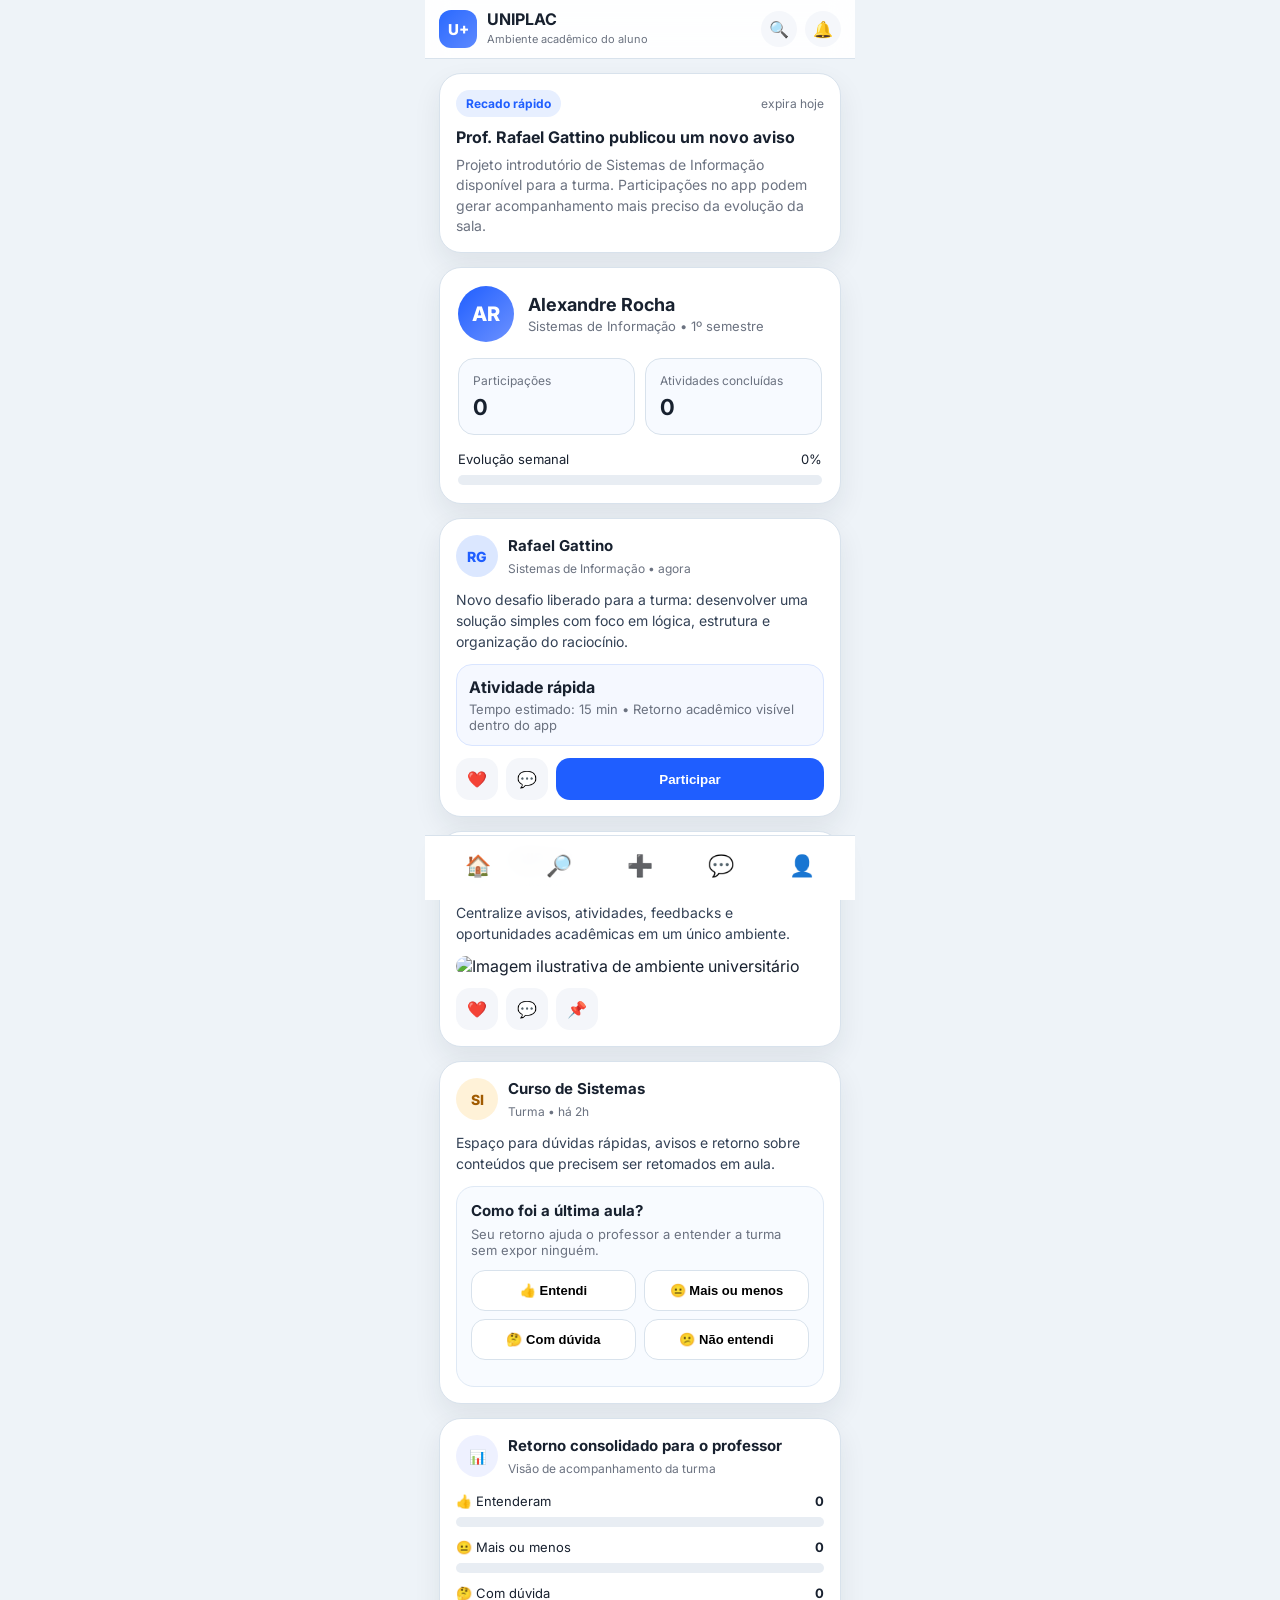
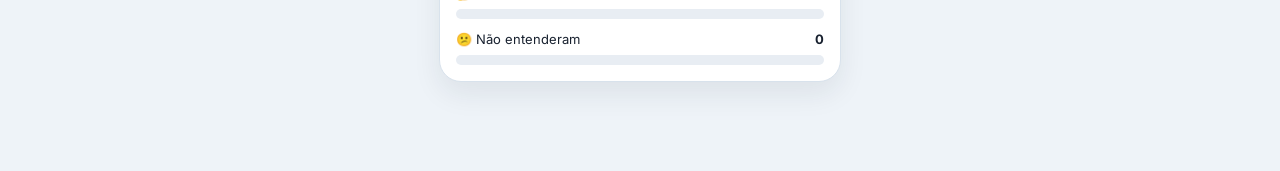
==== index.html @ 32ba7476 "Commit inicial" ====
<!DOCTYPE html>
<html lang="pt-BR">
<head>
  <meta charset="UTF-8" />
  <meta name="viewport" content="width=device-width, initial-scale=1.0" />
  <title>U+ | UNIPLAC</title>
  <link rel="stylesheet" href="style.css" />
  <link rel="preconnect" href="https://fonts.googleapis.com">
  <link rel="preconnect" href="https://fonts.gstatic.com" crossorigin>
  <link href="https://fonts.googleapis.com/css2?family=Inter:wght@400;500;600;700;800&display=swap" rel="stylesheet">
</head>
<body>
  <div class="app">

    <header class="topo">
      <div class="topo-linha">
        <div class="marca">
          <div class="logo-mini">U+</div>
          <div class="marca-texto">
            <h1>UNIPLAC</h1>
            <span>Ambiente acadêmico do aluno</span>
          </div>
        </div>

        <div class="topo-acoes">
          <button class="icone-topo">🔍</button>
          <button class="icone-topo">🔔</button>
        </div>
      </div>
    </header>

    <main class="conteudo">
      <section class="card recado-topo">
        <div class="recado-header">
          <span class="pill pill-azul">Recado rápido</span>
          <span class="recado-tempo">expira hoje</span>
        </div>

        <h2>Prof. Rafael Gattino publicou um novo aviso</h2>
        <p>
          Projeto introdutório de Sistemas de Informação disponível para a turma.
          Participações no app podem gerar acompanhamento mais preciso da evolução da sala.
        </p>
      </section>

      <section class="perfil card">
        <div class="perfil-info">
          <div class="avatar">AR</div>

          <div>
            <h2>Alexandre Rocha</h2>
            <p>Sistemas de Informação • 1º semestre</p>
          </div>
        </div>

        <div class="perfil-metricas">
          <div class="metrica">
            <span>Participações</span>
            <strong id="pontos">0</strong>
          </div>

          <div class="metrica">
            <span>Atividades concluídas</span>
            <strong id="concluidos">0</strong>
          </div>
        </div>

        <div class="progresso-area">
          <div class="progresso-texto">
            <span>Evolução semanal</span>
            <span id="porcentagem">0%</span>
          </div>

          <div class="barra">
            <div class="barra-preenchimento" id="barra-preenchimento"></div>
          </div>
        </div>
      </section>

      <section class="feed">

        <article class="post card">
          <div class="post-topo">
            <div class="post-autor-avatar">RG</div>
            <div>
              <h3>Rafael Gattino</h3>
              <span>Sistemas de Informação • agora</span>
            </div>
          </div>

          <p class="post-texto">
            Novo desafio liberado para a turma: desenvolver uma solução simples com foco em lógica,
            estrutura e organização do raciocínio.
          </p>

          <div class="bloco-destaque">
            <strong>Atividade rápida</strong>
            <p>Tempo estimado: 15 min • Retorno acadêmico visível dentro do app</p>
          </div>

          <div class="post-acoes">
            <button class="acao-btn">❤️</button>
            <button class="acao-btn">💬</button>
            <button class="btn-concluir" data-pontos="10">Participar</button>
          </div>
        </article>

        <article class="post card">
          <div class="post-topo">
            <div class="post-autor-avatar uniplac">U</div>
            <div>
              <h3>UNIPLAC</h3>
              <span>Institucional • há 1h</span>
            </div>
          </div>

          <p class="post-texto">
            Centralize avisos, atividades, feedbacks e oportunidades acadêmicas em um único ambiente.
          </p>

          <img
            class="post-img"
            src="https://images.unsplash.com/photo-1523050854058-8df90110c9f1?auto=format&fit=crop&w=1200&q=80"
            alt="Imagem ilustrativa de ambiente universitário"
          />

          <div class="post-acoes">
            <button class="acao-btn">❤️</button>
            <button class="acao-btn">💬</button>
            <button class="acao-btn">📌</button>
          </div>
        </article>

        <article class="post card">
          <div class="post-topo">
            <div class="post-autor-avatar curso">SI</div>
            <div>
              <h3>Curso de Sistemas</h3>
              <span>Turma • há 2h</span>
            </div>
          </div>

          <p class="post-texto">
            Espaço para dúvidas rápidas, avisos e retorno sobre conteúdos que precisem ser retomados em aula.
          </p>

          <div class="feedback-aula">
            <h4>Como foi a última aula?</h4>
            <p>Seu retorno ajuda o professor a entender a turma sem expor ninguém.</p>

            <div class="feedback-opcoes">
              <button class="btn-feedback" data-tipo="entendi">👍 Entendi</button>
              <button class="btn-feedback" data-tipo="medio">😐 Mais ou menos</button>
              <button class="btn-feedback" data-tipo="duvida">🤔 Com dúvida</button>
              <button class="btn-feedback" data-tipo="nao-entendi">😕 Não entendi</button>
            </div>

            <p id="mensagem-feedback-aula" class="mensagem-feedback-aula"></p>
          </div>
        </article>

        <article class="post card relatorio-card">
          <div class="post-topo">
            <div class="post-autor-avatar relatorio">📊</div>
            <div>
              <h3>Retorno consolidado para o professor</h3>
              <span>Visão de acompanhamento da turma</span>
            </div>
          </div>

          <div class="relatorio-lista">
            <div class="linha-relatorio">
              <span>👍 Entenderam</span>
              <strong id="valor-entendi">0</strong>
            </div>

            <div class="barra-relatorio">
              <div class="barra-interna" id="barra-entendi"></div>
            </div>

            <div class="linha-relatorio">
              <span>😐 Mais ou menos</span>
              <strong id="valor-medio">0</strong>
            </div>

            <div class="barra-relatorio">
              <div class="barra-interna" id="barra-medio"></div>
            </div>

            <div class="linha-relatorio">
              <span>🤔 Com dúvida</span>
              <strong id="valor-duvida">0</strong>
            </div>

            <div class="barra-relatorio">
              <div class="barra-interna" id="barra-duvida"></div>
            </div>

            <div class="linha-relatorio">
              <span>😕 Não entenderam</span>
              <strong id="valor-nao-entendi">0</strong>
            </div>

            <div class="barra-relatorio">
              <div class="barra-interna" id="barra-nao-entendi"></div>
            </div>
          </div>
        </article>

      </section>
    </main>

    <nav class="rodape">
      <button class="nav-btn ativo" title="Início">🏠</button>
      <button class="nav-btn" title="Explorar">🔎</button>
      <button class="nav-btn destaque" title="Criar">➕</button>
      <button class="nav-btn" title="Mensagens">💬</button>
      <button class="nav-btn" title="Perfil">👤</button>
    </nav>

  </div>

  <script src="script.js"></script>
</body>
</html>
---- style.css ----
* {
  margin: 0;
  padding: 0;
  box-sizing: border-box;
}

:root {
  --bg: #eef3f8;
  --card: #ffffff;
  --text: #18212f;
  --muted: #6b7280;
  --border: #d8e2ec;
  --primary: #1f5eff;
  --primary-dark: #1246ca;
  --light-blue: #eaf1ff;
  --success-bg: #ebfff2;
  --shadow: 0 12px 28px rgba(24, 33, 47, 0.08);
}

body {
  font-family: "Inter", Arial, sans-serif;
  background: var(--bg);
  color: var(--text);
}

.app {
  max-width: 430px;
  margin: 0 auto;
  min-height: 100vh;
  display: flex;
  flex-direction: column;
  background: var(--bg);
}

.topo {
  position: sticky;
  top: 0;
  z-index: 20;
  background: rgba(255, 255, 255, 0.92);
  backdrop-filter: blur(12px);
  border-bottom: 1px solid var(--border);
  padding: 10px 14px;
}

.topo-linha {
  display: flex;
  align-items: center;
  justify-content: space-between;
}

.marca {
  display: flex;
  align-items: center;
  gap: 10px;
}

.logo-mini {
  width: 38px;
  height: 38px;
  border-radius: 12px;
  background: linear-gradient(135deg, #2a69ff, #5d89ff);
  color: white;
  display: flex;
  align-items: center;
  justify-content: center;
  font-weight: 800;
  font-size: 15px;
}

.marca-texto h1 {
  font-size: 16px;
  line-height: 1;
}

.marca-texto span {
  color: var(--muted);
  font-size: 11px;
}

.topo-acoes {
  display: flex;
  gap: 8px;
}

.icone-topo {
  width: 36px;
  height: 36px;
  border-radius: 50%;
  border: none;
  background: #f5f7fb;
  cursor: pointer;
  font-size: 16px;
}

.conteudo {
  padding: 14px;
  flex: 1;
}

.card {
  background: var(--card);
  border: 1px solid var(--border);
  border-radius: 22px;
  box-shadow: var(--shadow);
}

.recado-topo {
  padding: 16px;
  margin-bottom: 14px;
}

.recado-header {
  display: flex;
  align-items: center;
  justify-content: space-between;
  margin-bottom: 10px;
}

.pill {
  display: inline-block;
  padding: 6px 10px;
  border-radius: 999px;
  font-size: 12px;
  font-weight: 700;
}

.pill-azul {
  background: #e7efff;
  color: #1f5eff;
}

.recado-tempo {
  font-size: 12px;
  color: var(--muted);
}

.recado-topo h2 {
  font-size: 16px;
  margin-bottom: 8px;
}

.recado-topo p {
  color: var(--muted);
  line-height: 1.45;
  font-size: 14px;
}

.perfil {
  padding: 18px;
  margin-bottom: 14px;
}

.perfil-info {
  display: flex;
  align-items: center;
  gap: 14px;
  margin-bottom: 16px;
}

.avatar {
  width: 56px;
  height: 56px;
  border-radius: 50%;
  background: linear-gradient(135deg, #1f5eff, #6d92ff);
  color: white;
  display: flex;
  align-items: center;
  justify-content: center;
  font-weight: 800;
  font-size: 20px;
}

.perfil-info h2 {
  font-size: 18px;
  margin-bottom: 3px;
}

.perfil-info p {
  color: var(--muted);
  font-size: 13px;
}

.perfil-metricas {
  display: flex;
  gap: 10px;
  margin-bottom: 16px;
}

.metrica {
  flex: 1;
  background: #f7faff;
  border: 1px solid var(--border);
  border-radius: 16px;
  padding: 14px;
}

.metrica span {
  display: block;
  color: var(--muted);
  font-size: 12px;
  margin-bottom: 6px;
}

.metrica strong {
  font-size: 22px;
}

.progresso-texto {
  display: flex;
  justify-content: space-between;
  font-size: 13px;
  margin-bottom: 8px;
}

.barra,
.barra-relatorio {
  width: 100%;
  height: 10px;
  background: #e8edf3;
  border-radius: 999px;
  overflow: hidden;
}

.barra-preenchimento,
.barra-interna {
  width: 0%;
  height: 100%;
  background: linear-gradient(90deg, #1f5eff, #7aa2ff);
  transition: width 0.3s ease;
}

.feed {
  display: flex;
  flex-direction: column;
  gap: 14px;
}

.post {
  padding: 16px;
}

.post-topo {
  display: flex;
  align-items: center;
  gap: 10px;
  margin-bottom: 12px;
}

.post-autor-avatar {
  width: 42px;
  height: 42px;
  border-radius: 50%;
  background: #dbe7ff;
  color: #1f5eff;
  display: flex;
  align-items: center;
  justify-content: center;
  font-weight: 800;
  font-size: 14px;
}

.post-autor-avatar.uniplac {
  background: #e8f8f0;
  color: #147a4f;
}

.post-autor-avatar.curso {
  background: #fff2d8;
  color: #a15b00;
}

.post-autor-avatar.relatorio {
  background: #eef1ff;
  color: #4e59cc;
}

.post-topo h3 {
  font-size: 15px;
  margin-bottom: 2px;
}

.post-topo span {
  font-size: 12px;
  color: var(--muted);
}

.post-texto {
  color: #334155;
  line-height: 1.5;
  font-size: 14px;
  margin-bottom: 12px;
}

.bloco-destaque {
  background: #f5f8ff;
  border: 1px solid #d9e5ff;
  padding: 12px;
  border-radius: 16px;
  margin-bottom: 12px;
}

.bloco-destaque strong {
  display: block;
  margin-bottom: 4px;
}

.bloco-destaque p {
  color: var(--muted);
  font-size: 13px;
}

.post-img {
  width: 100%;
  height: 190px;
  object-fit: cover;
  border-radius: 16px;
  margin-bottom: 12px;
}

.post-acoes {
  display: flex;
  gap: 8px;
}

.acao-btn,
.btn-concluir,
.btn-feedback,
.nav-btn {
  border: none;
  cursor: pointer;
  transition: 0.2s ease;
}

.acao-btn {
  background: #f4f6fa;
  width: 42px;
  height: 42px;
  border-radius: 14px;
  font-size: 16px;
}

.btn-concluir {
  flex: 1;
  background: var(--primary);
  color: white;
  border-radius: 14px;
  padding: 12px 14px;
  font-weight: 700;
}

.btn-concluir:hover {
  background: var(--primary-dark);
}

.feedback-aula {
  background: #f8fbff;
  border: 1px solid #dfe9f5;
  border-radius: 18px;
  padding: 14px;
}

.feedback-aula h4 {
  margin-bottom: 6px;
  font-size: 15px;
}

.feedback-aula p {
  font-size: 13px;
  color: var(--muted);
  margin-bottom: 12px;
}

.feedback-opcoes {
  display: grid;
  grid-template-columns: 1fr 1fr;
  gap: 8px;
}

.btn-feedback {
  background: white;
  border: 1px solid var(--border);
  border-radius: 14px;
  padding: 12px 10px;
  font-size: 13px;
  font-weight: 600;
}

.btn-feedback:hover {
  background: #f2f7ff;
}

.mensagem-feedback-aula {
  margin-top: 10px;
  color: #14804a;
  font-size: 13px;
  font-weight: 600;
}

.relatorio-card {
  margin-bottom: 10px;
}

.relatorio-lista {
  display: flex;
  flex-direction: column;
  gap: 8px;
  margin-top: 8px;
}

.linha-relatorio {
  display: flex;
  justify-content: space-between;
  font-size: 13px;
  margin-top: 4px;
}

.rodape {
  position: sticky;
  bottom: 0;
  background: rgba(255, 255, 255, 0.96);
  backdrop-filter: blur(10px);
  border-top: 1px solid var(--border);
  display: grid;
  grid-template-columns: repeat(5, 1fr);
  padding: 10px 12px 14px;
}

.nav-btn {
  background: none;
  font-size: 21px;
  color: #617085;
  padding: 8px 0;
}

.nav-btn.ativo,
.nav-btn.destaque {
  color: var(--primary);
}
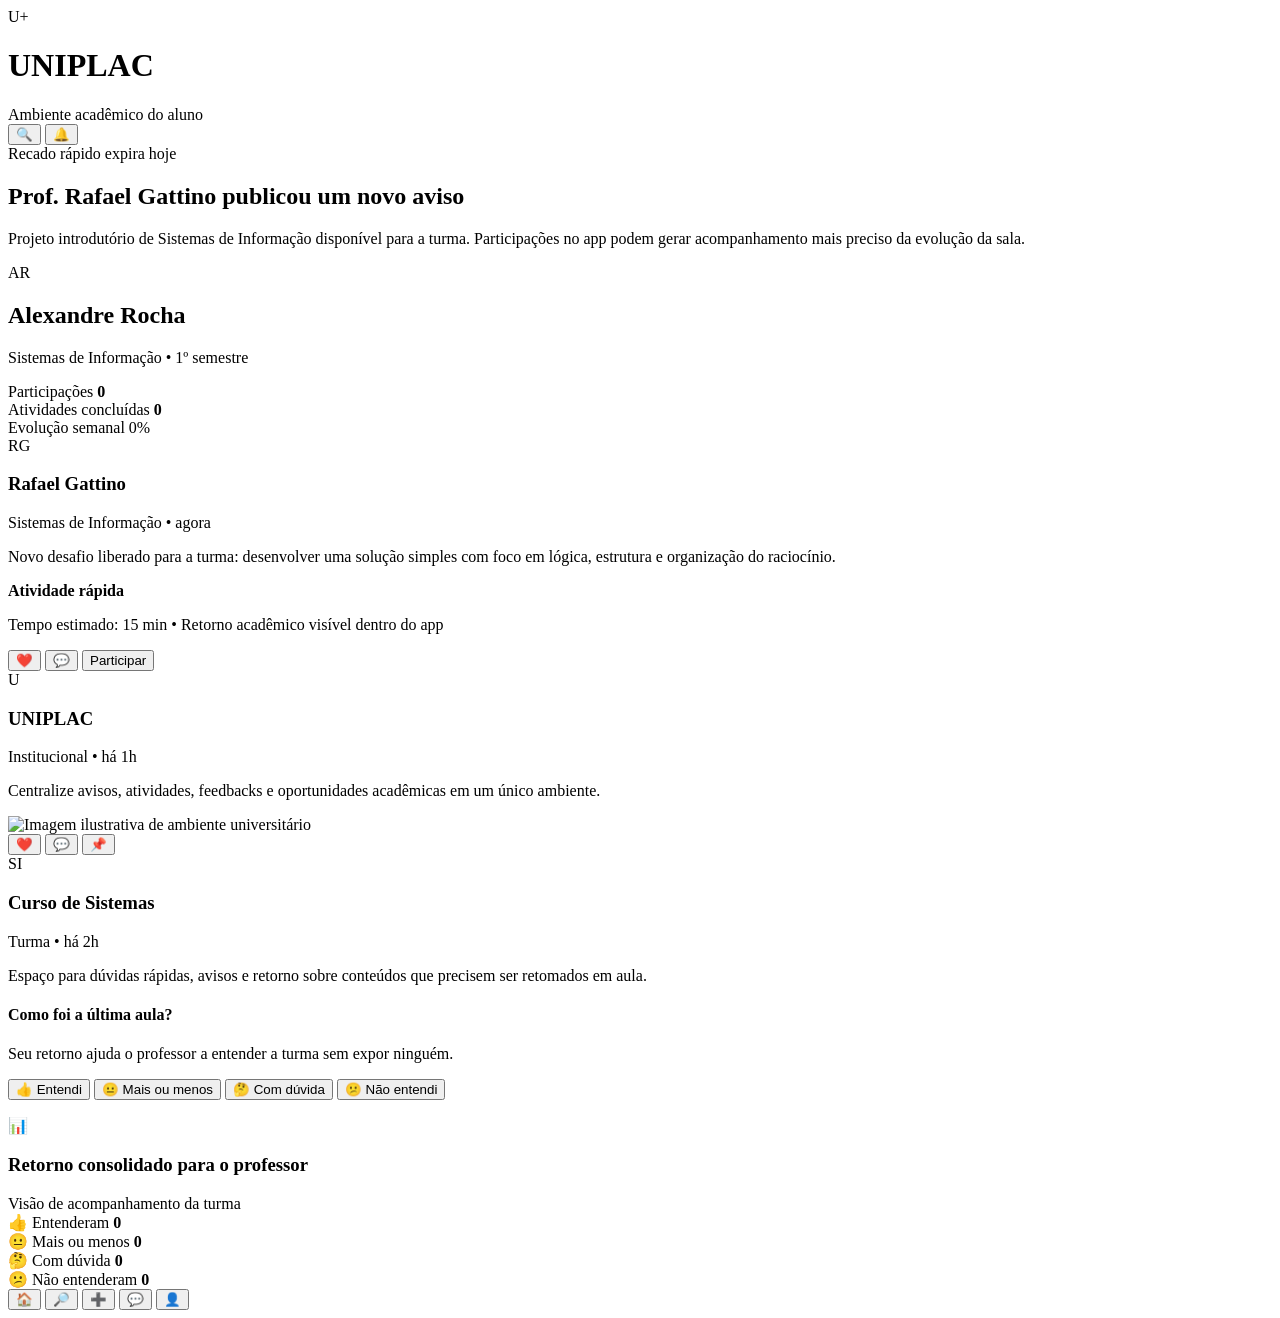
==== commit f28d0e38: "Adicionado Pastas de Perfil e Estruturação" ====
--- a/index.html
+++ b/index.html
@@ -4,7 +4,7 @@
   <meta charset="UTF-8" />
   <meta name="viewport" content="width=device-width, initial-scale=1.0" />
   <title>U+ | UNIPLAC</title>
-  <link rel="stylesheet" href="style.css" />
+  <link rel="stylesheet" href="css/style.css" />
   <link rel="preconnect" href="https://fonts.googleapis.com">
   <link rel="preconnect" href="https://fonts.gstatic.com" crossorigin>
   <link href="https://fonts.googleapis.com/css2?family=Inter:wght@400;500;600;700;800&display=swap" rel="stylesheet">
@@ -220,6 +220,6 @@
 
   </div>
 
-  <script src="script.js"></script>
+  <script src="js/script.js"></script>
 </body>
 </html>
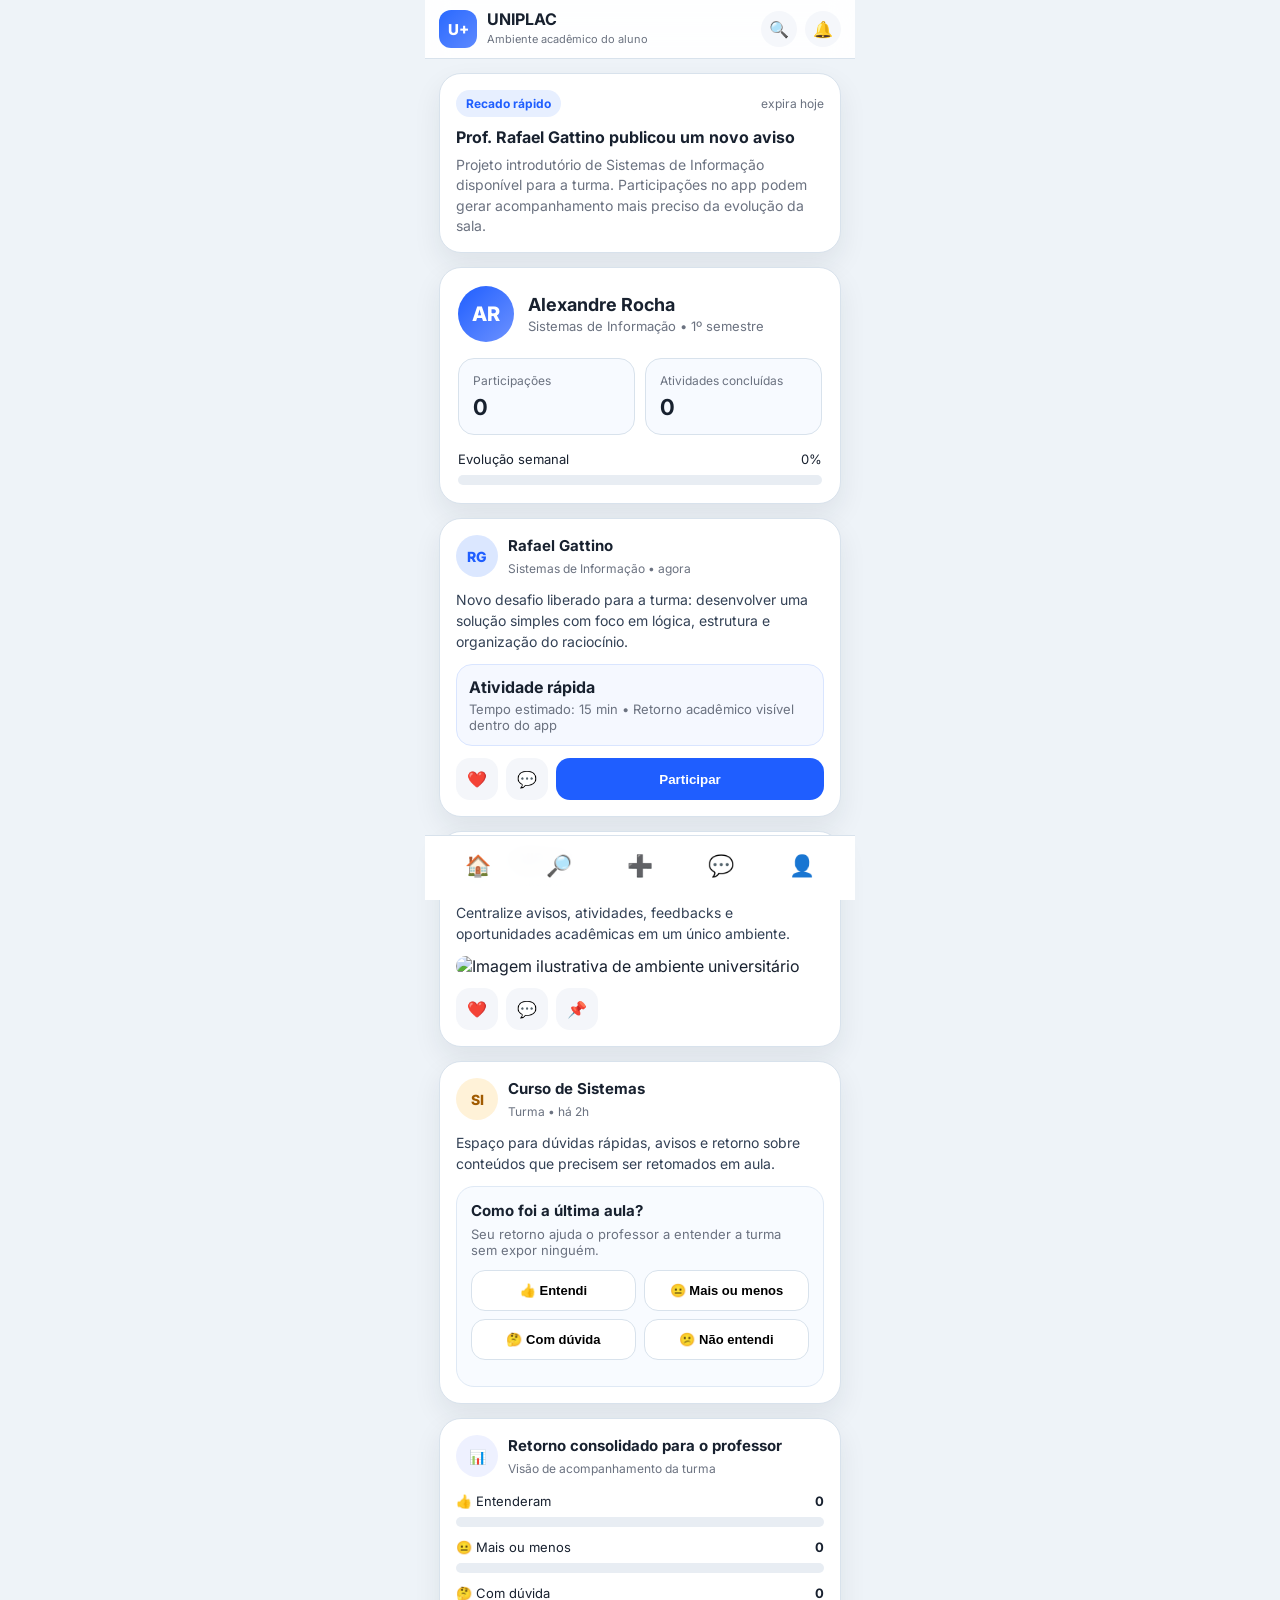
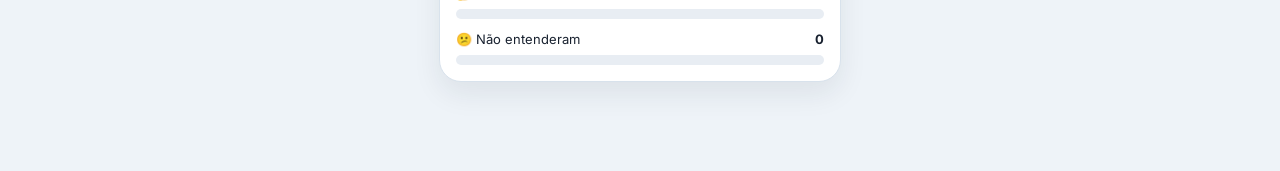
==== commit ffd138ff: "Atualizado Arquivos" ====
--- a/index.html
+++ b/index.html
@@ -4,7 +4,7 @@
   <meta charset="UTF-8" />
   <meta name="viewport" content="width=device-width, initial-scale=1.0" />
   <title>U+ | UNIPLAC</title>
-  <link rel="stylesheet" href="css/style.css" />
+  <link rel="stylesheet" href="CSS/style.css" />
   <link rel="preconnect" href="https://fonts.googleapis.com">
   <link rel="preconnect" href="https://fonts.gstatic.com" crossorigin>
   <link href="https://fonts.googleapis.com/css2?family=Inter:wght@400;500;600;700;800&display=swap" rel="stylesheet">
@@ -220,6 +220,6 @@
 
   </div>
 
-  <script src="js/script.js"></script>
+  <script src="Js/script.js"></script>
 </body>
 </html>
--- a/CSS/style.css
+++ b/CSS/style.css
@@ -0,0 +1,438 @@
+* {
+  margin: 0;
+  padding: 0;
+  box-sizing: border-box;
+}
+
+:root {
+  --bg: #eef3f8;
+  --card: #ffffff;
+  --text: #18212f;
+  --muted: #6b7280;
+  --border: #d8e2ec;
+  --primary: #1f5eff;
+  --primary-dark: #1246ca;
+  --light-blue: #eaf1ff;
+  --success-bg: #ebfff2;
+  --shadow: 0 12px 28px rgba(24, 33, 47, 0.08);
+}
+
+body {
+  font-family: "Inter", Arial, sans-serif;
+  background: var(--bg);
+  color: var(--text);
+}
+
+.app {
+  max-width: 430px;
+  margin: 0 auto;
+  min-height: 100vh;
+  display: flex;
+  flex-direction: column;
+  background: var(--bg);
+}
+
+.topo {
+  position: sticky;
+  top: 0;
+  z-index: 20;
+  background: rgba(255, 255, 255, 0.92);
+  backdrop-filter: blur(12px);
+  border-bottom: 1px solid var(--border);
+  padding: 10px 14px;
+}
+
+.topo-linha {
+  display: flex;
+  align-items: center;
+  justify-content: space-between;
+}
+
+.marca {
+  display: flex;
+  align-items: center;
+  gap: 10px;
+}
+
+.logo-mini {
+  width: 38px;
+  height: 38px;
+  border-radius: 12px;
+  background: linear-gradient(135deg, #2a69ff, #5d89ff);
+  color: white;
+  display: flex;
+  align-items: center;
+  justify-content: center;
+  font-weight: 800;
+  font-size: 15px;
+}
+
+.marca-texto h1 {
+  font-size: 16px;
+  line-height: 1;
+}
+
+.marca-texto span {
+  color: var(--muted);
+  font-size: 11px;
+}
+
+.topo-acoes {
+  display: flex;
+  gap: 8px;
+}
+
+.icone-topo {
+  width: 36px;
+  height: 36px;
+  border-radius: 50%;
+  border: none;
+  background: #f5f7fb;
+  cursor: pointer;
+  font-size: 16px;
+}
+
+.conteudo {
+  padding: 14px;
+  flex: 1;
+}
+
+.card {
+  background: var(--card);
+  border: 1px solid var(--border);
+  border-radius: 22px;
+  box-shadow: var(--shadow);
+}
+
+.recado-topo {
+  padding: 16px;
+  margin-bottom: 14px;
+}
+
+.recado-header {
+  display: flex;
+  align-items: center;
+  justify-content: space-between;
+  margin-bottom: 10px;
+}
+
+.pill {
+  display: inline-block;
+  padding: 6px 10px;
+  border-radius: 999px;
+  font-size: 12px;
+  font-weight: 700;
+}
+
+.pill-azul {
+  background: #e7efff;
+  color: #1f5eff;
+}
+
+.recado-tempo {
+  font-size: 12px;
+  color: var(--muted);
+}
+
+.recado-topo h2 {
+  font-size: 16px;
+  margin-bottom: 8px;
+}
+
+.recado-topo p {
+  color: var(--muted);
+  line-height: 1.45;
+  font-size: 14px;
+}
+
+.perfil {
+  padding: 18px;
+  margin-bottom: 14px;
+}
+
+.perfil-info {
+  display: flex;
+  align-items: center;
+  gap: 14px;
+  margin-bottom: 16px;
+}
+
+.avatar {
+  width: 56px;
+  height: 56px;
+  border-radius: 50%;
+  background: linear-gradient(135deg, #1f5eff, #6d92ff);
+  color: white;
+  display: flex;
+  align-items: center;
+  justify-content: center;
+  font-weight: 800;
+  font-size: 20px;
+}
+
+.perfil-info h2 {
+  font-size: 18px;
+  margin-bottom: 3px;
+}
+
+.perfil-info p {
+  color: var(--muted);
+  font-size: 13px;
+}
+
+.perfil-metricas {
+  display: flex;
+  gap: 10px;
+  margin-bottom: 16px;
+}
+
+.metrica {
+  flex: 1;
+  background: #f7faff;
+  border: 1px solid var(--border);
+  border-radius: 16px;
+  padding: 14px;
+}
+
+.metrica span {
+  display: block;
+  color: var(--muted);
+  font-size: 12px;
+  margin-bottom: 6px;
+}
+
+.metrica strong {
+  font-size: 22px;
+}
+
+.progresso-texto {
+  display: flex;
+  justify-content: space-between;
+  font-size: 13px;
+  margin-bottom: 8px;
+}
+
+.barra,
+.barra-relatorio {
+  width: 100%;
+  height: 10px;
+  background: #e8edf3;
+  border-radius: 999px;
+  overflow: hidden;
+}
+
+.barra-preenchimento,
+.barra-interna {
+  width: 0%;
+  height: 100%;
+  background: linear-gradient(90deg, #1f5eff, #7aa2ff);
+  transition: width 0.3s ease;
+}
+
+.feed {
+  display: flex;
+  flex-direction: column;
+  gap: 14px;
+}
+
+.post {
+  padding: 16px;
+}
+
+.post-topo {
+  display: flex;
+  align-items: center;
+  gap: 10px;
+  margin-bottom: 12px;
+}
+
+.post-autor-avatar {
+  width: 42px;
+  height: 42px;
+  border-radius: 50%;
+  background: #dbe7ff;
+  color: #1f5eff;
+  display: flex;
+  align-items: center;
+  justify-content: center;
+  font-weight: 800;
+  font-size: 14px;
+}
+
+.post-autor-avatar.uniplac {
+  background: #e8f8f0;
+  color: #147a4f;
+}
+
+.post-autor-avatar.curso {
+  background: #fff2d8;
+  color: #a15b00;
+}
+
+.post-autor-avatar.relatorio {
+  background: #eef1ff;
+  color: #4e59cc;
+}
+
+.post-topo h3 {
+  font-size: 15px;
+  margin-bottom: 2px;
+}
+
+.post-topo span {
+  font-size: 12px;
+  color: var(--muted);
+}
+
+.post-texto {
+  color: #334155;
+  line-height: 1.5;
+  font-size: 14px;
+  margin-bottom: 12px;
+}
+
+.bloco-destaque {
+  background: #f5f8ff;
+  border: 1px solid #d9e5ff;
+  padding: 12px;
+  border-radius: 16px;
+  margin-bottom: 12px;
+}
+
+.bloco-destaque strong {
+  display: block;
+  margin-bottom: 4px;
+}
+
+.bloco-destaque p {
+  color: var(--muted);
+  font-size: 13px;
+}
+
+.post-img {
+  width: 100%;
+  height: 190px;
+  object-fit: cover;
+  border-radius: 16px;
+  margin-bottom: 12px;
+}
+
+.post-acoes {
+  display: flex;
+  gap: 8px;
+}
+
+.acao-btn,
+.btn-concluir,
+.btn-feedback,
+.nav-btn {
+  border: none;
+  cursor: pointer;
+  transition: 0.2s ease;
+}
+
+.acao-btn {
+  background: #f4f6fa;
+  width: 42px;
+  height: 42px;
+  border-radius: 14px;
+  font-size: 16px;
+}
+
+.btn-concluir {
+  flex: 1;
+  background: var(--primary);
+  color: white;
+  border-radius: 14px;
+  padding: 12px 14px;
+  font-weight: 700;
+}
+
+.btn-concluir:hover {
+  background: var(--primary-dark);
+}
+
+.feedback-aula {
+  background: #f8fbff;
+  border: 1px solid #dfe9f5;
+  border-radius: 18px;
+  padding: 14px;
+}
+
+.feedback-aula h4 {
+  margin-bottom: 6px;
+  font-size: 15px;
+}
+
+.feedback-aula p {
+  font-size: 13px;
+  color: var(--muted);
+  margin-bottom: 12px;
+}
+
+.feedback-opcoes {
+  display: grid;
+  grid-template-columns: 1fr 1fr;
+  gap: 8px;
+}
+
+.btn-feedback {
+  background: white;
+  border: 1px solid var(--border);
+  border-radius: 14px;
+  padding: 12px 10px;
+  font-size: 13px;
+  font-weight: 600;
+}
+
+.btn-feedback:hover {
+  background: #f2f7ff;
+}
+
+.mensagem-feedback-aula {
+  margin-top: 10px;
+  color: #14804a;
+  font-size: 13px;
+  font-weight: 600;
+}
+
+.relatorio-card {
+  margin-bottom: 10px;
+}
+
+.relatorio-lista {
+  display: flex;
+  flex-direction: column;
+  gap: 8px;
+  margin-top: 8px;
+}
+
+.linha-relatorio {
+  display: flex;
+  justify-content: space-between;
+  font-size: 13px;
+  margin-top: 4px;
+}
+
+.rodape {
+  position: sticky;
+  bottom: 0;
+  background: rgba(255, 255, 255, 0.96);
+  backdrop-filter: blur(10px);
+  border-top: 1px solid var(--border);
+  display: grid;
+  grid-template-columns: repeat(5, 1fr);
+  padding: 10px 12px 14px;
+}
+
+.nav-btn {
+  background: none;
+  font-size: 21px;
+  color: #617085;
+  padding: 8px 0;
+}
+
+.nav-btn.ativo,
+.nav-btn.destaque {
+  color: var(--primary);
+}
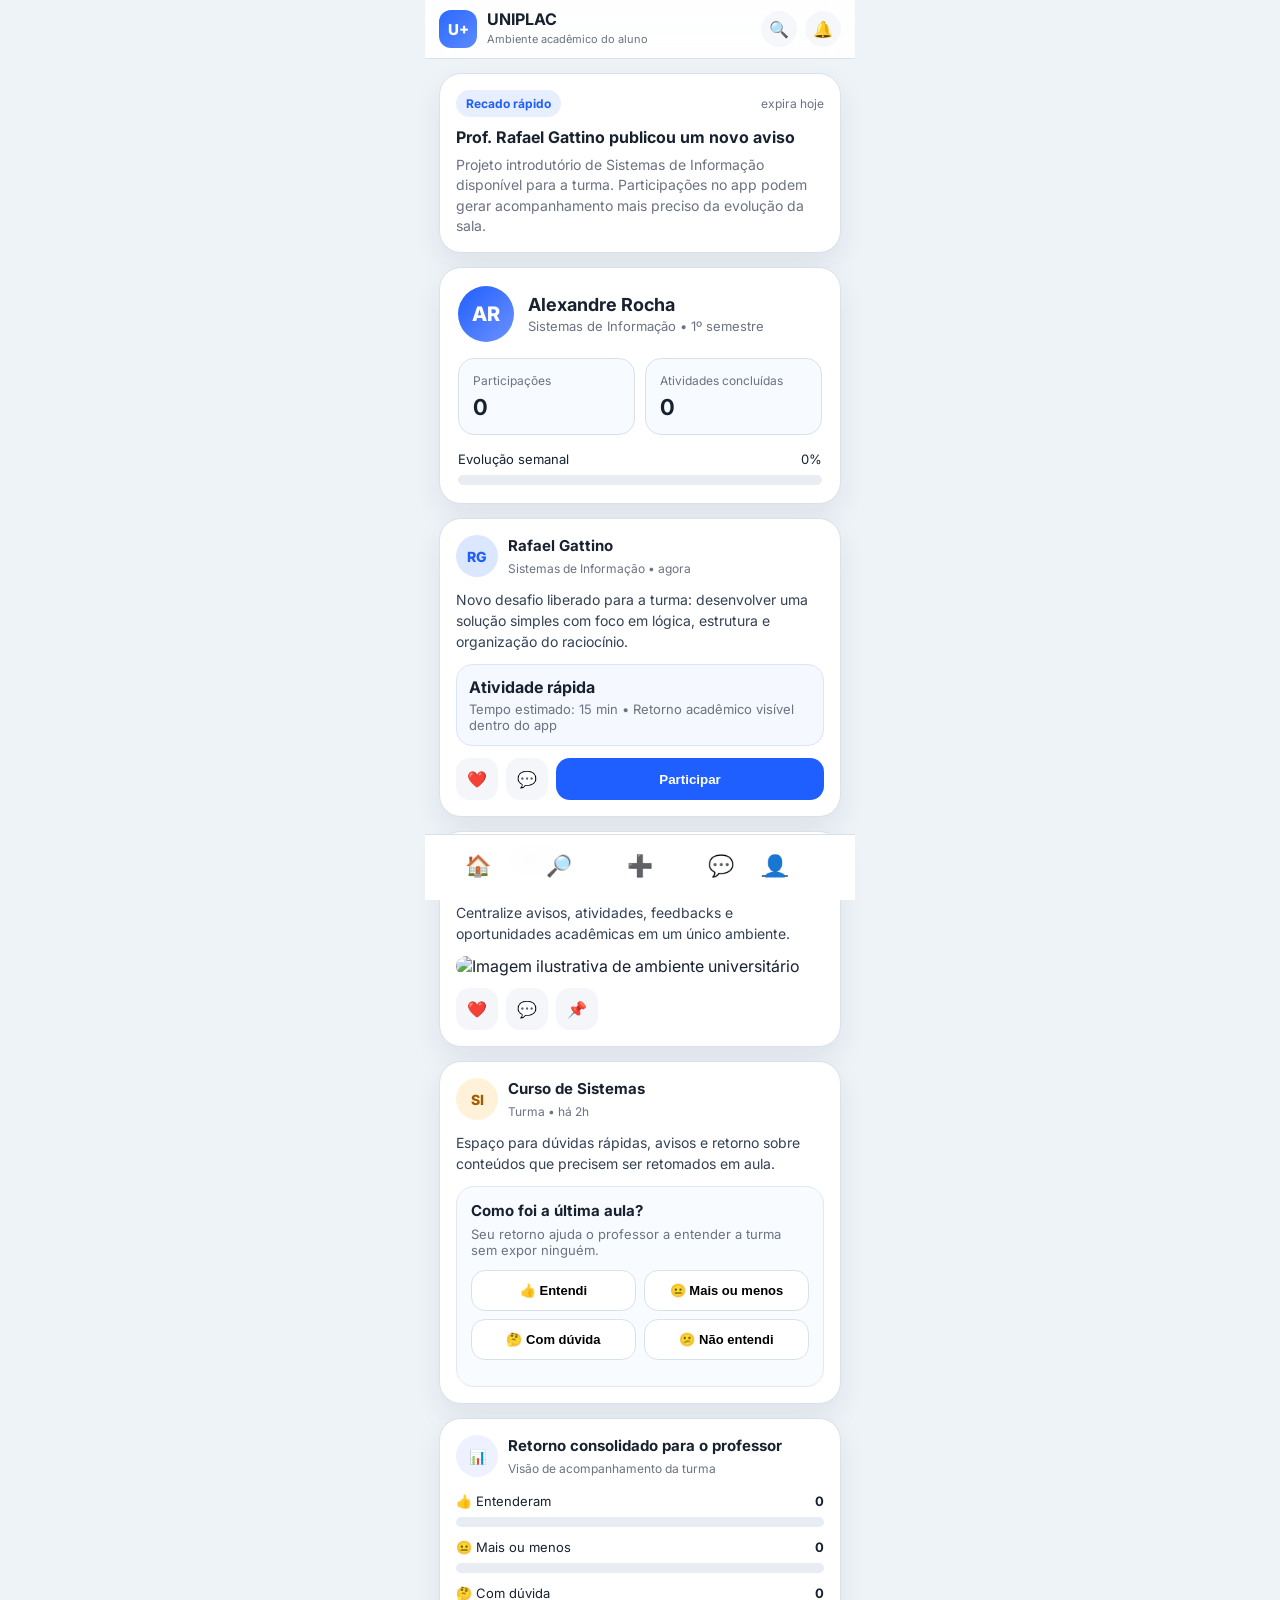
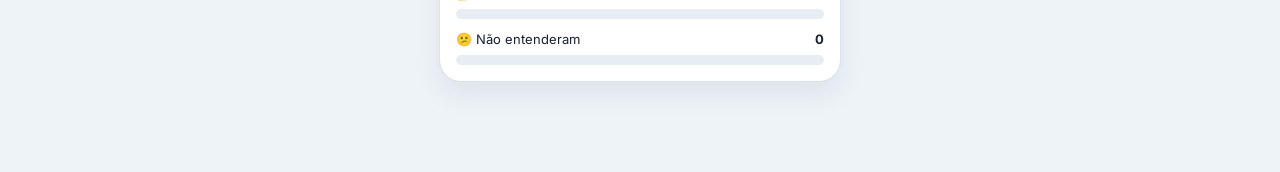
==== commit 66ac14c1: "Adicionado Primeiro Protótipo do Perfil" ====
--- a/index.html
+++ b/index.html
@@ -215,7 +215,7 @@
       <button class="nav-btn" title="Explorar">🔎</button>
       <button class="nav-btn destaque" title="Criar">➕</button>
       <button class="nav-btn" title="Mensagens">💬</button>
-      <button class="nav-btn" title="Perfil">👤</button>
+      <a href="pages/perfil.html" class="nav-btn">👤</a>
     </nav>
 
   </div>
